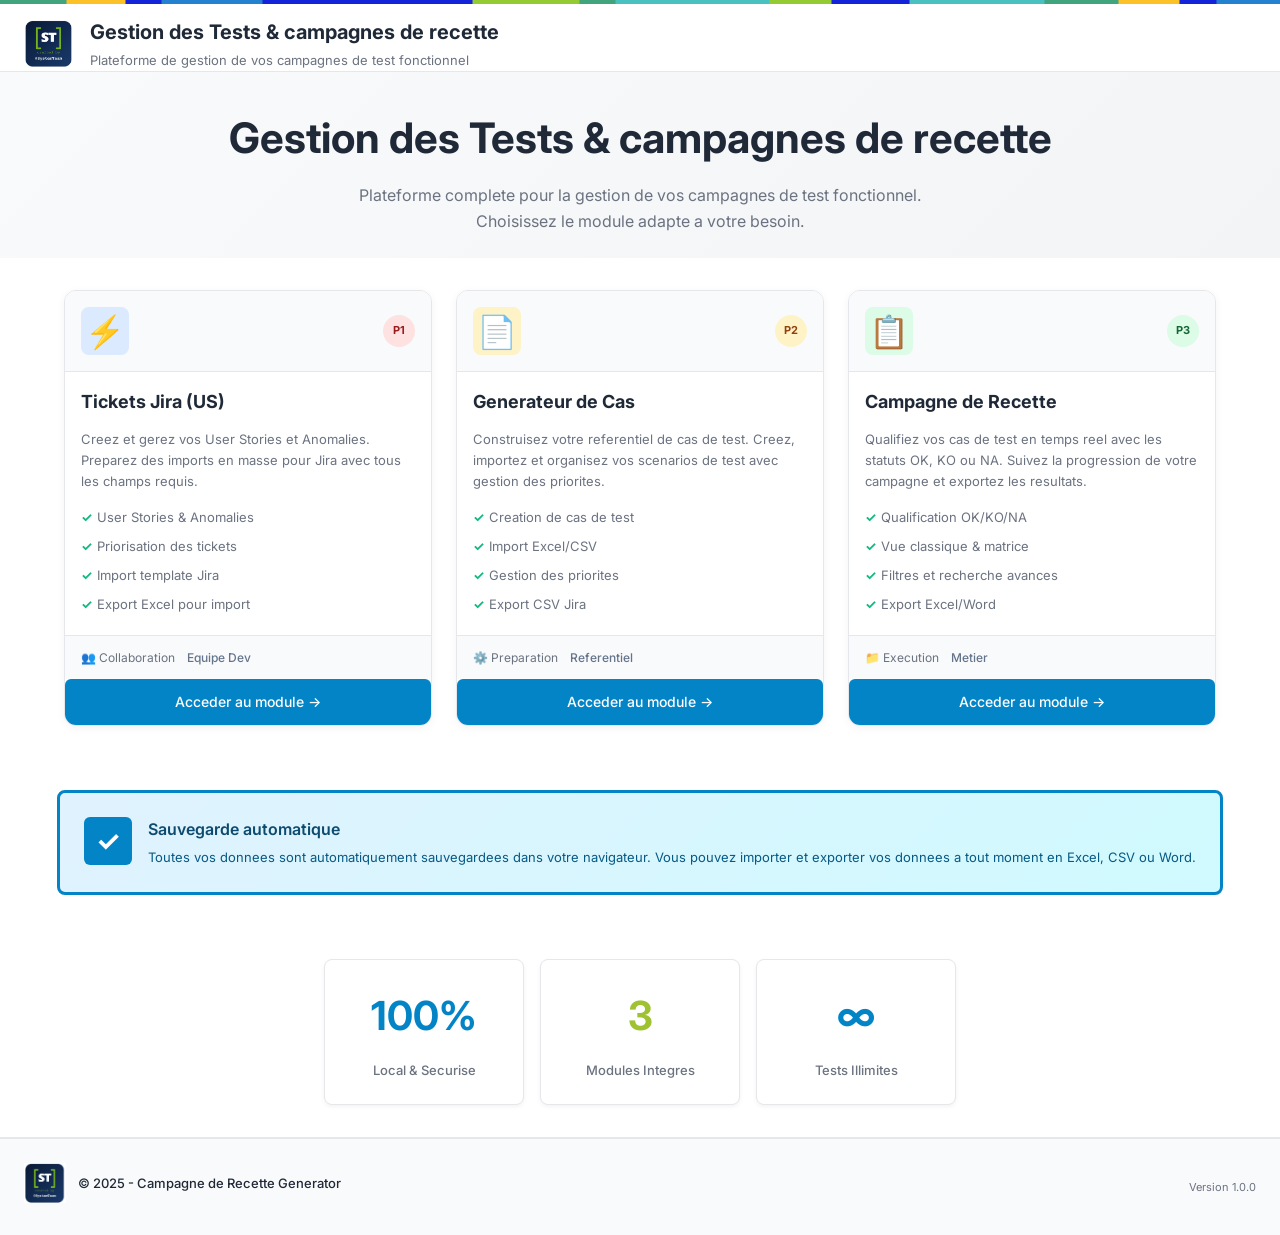
==== index.html @ a1528e09 "first commit" ====
﻿<!doctype html>
<html lang="fr">
<head>
  <meta charset="utf-8">
  <meta name="viewport" content="width=device-width, initial-scale=1">
  <title>Gestion des Tests &amp; campagnes de recette</title>
  <link rel="preconnect" href="https://fonts.googleapis.com">
  <link rel="preconnect" href="https://fonts.gstatic.com" crossorigin>
  <link href="https://fonts.googleapis.com/css2?family=Inter:wght@300;400;500;600;700&display=swap" rel="stylesheet">
  

  <link rel="stylesheet" href="css/base.css">
  <link rel="stylesheet" href="css/header.css">
  <link rel="stylesheet" href="css/footer.css">
  <link rel="stylesheet" href="css/styles.css">
  <script src="js/navbar.js"></script>
</head>
<body class="index-page">

  <script>
    document.addEventListener('DOMContentLoaded', function() {
      loadHeader({
        title: 'Gestion des Tests & campagnes de recette',
        subtitle: 'Plateforme de gestion de vos campagnes de test fonctionnel'
      });
    });
  </script>

  <!-- Hero -->
  <section class="hero">
    <h1>Gestion des Tests &amp; campagnes de recette</h1>
    <p>Plateforme complete pour la gestion de vos campagnes de test fonctionnel.<br>Choisissez le module adapte a votre besoin.</p>
  </section>

  <!-- Module cards -->
  <div class="modules">

    <!-- P1 : Tickets Jira -->
    <div class="module-card">
      <div class="module-card-header">
        <div class="module-icon icon-blue">⚡</div>
        <span class="priority-badge badge-p1">P1</span>
      </div>
      <div class="module-card-body">
        <h2>Tickets Jira (US)</h2>
        <p>Creez et gerez vos User Stories et Anomalies. Preparez des imports en masse pour Jira avec tous les champs requis.</p>
        <ul class="feature-list">
          <li>User Stories &amp; Anomalies</li>
          <li>Priorisation des tickets</li>
          <li>Import template Jira</li>
          <li>Export Excel pour import</li>
        </ul>
      </div>
      <div class="module-card-footer">
        <span class="footer-category">👥 Collaboration</span>
        <span class="footer-role">Equipe Dev</span>
      </div>
      <a class="module-btn" href="jira-ticket-generator.html">Acceder au module →</a>
    </div>

    <!-- P2 : Generateur de cas de test -->
    <div class="module-card">
      <div class="module-card-header">
        <div class="module-icon icon-amber">📄</div>
        <span class="priority-badge badge-p2">P2</span>
      </div>
      <div class="module-card-body">
        <h2>Generateur de Cas</h2>
        <p>Construisez votre referentiel de cas de test. Creez, importez et organisez vos scenarios de test avec gestion des priorites.</p>
        <ul class="feature-list">
          <li>Creation de cas de test</li>
          <li>Import Excel/CSV</li>
          <li>Gestion des priorites</li>
          <li>Export CSV Jira</li>
        </ul>
      </div>
      <div class="module-card-footer">
        <span class="footer-category">⚙️ Preparation</span>
        <span class="footer-role">Referentiel</span>
      </div>
      <a class="module-btn" href="generateur-cahier-recette.html">Acceder au module →</a>
    </div>

    <!-- P3 : Campagne de Recette -->
    <div class="module-card">
      <div class="module-card-header">
        <div class="module-icon icon-green">📋</div>
        <span class="priority-badge badge-p3">P3</span>
      </div>
      <div class="module-card-body">
        <h2>Campagne de Recette</h2>
        <p>Qualifiez vos cas de test en temps reel avec les statuts OK, KO ou NA. Suivez la progression de votre campagne et exportez les resultats.</p>
        <ul class="feature-list">
          <li>Qualification OK/KO/NA</li>
          <li>Vue classique &amp; matrice</li>
          <li>Filtres et recherche avances</li>
          <li>Export Excel/Word</li>
        </ul>
      </div>
      <div class="module-card-footer">
        <span class="footer-category">📁 Execution</span>
        <span class="footer-role">Metier</span>
      </div>
      <a class="module-btn" href="cahier-recette.html">Acceder au module →</a>
    </div>

  </div>

  <!-- Info banner -->
  <div class="info-banner">
    <div class="info-banner-inner">
      <div class="info-icon">✓</div>
      <div>
        <h3>Sauvegarde automatique</h3>
        <p>Toutes vos donnees sont automatiquement sauvegardees dans votre navigateur. Vous pouvez importer et exporter vos donnees a tout moment en Excel, CSV ou Word.</p>
      </div>
    </div>
  </div>

  <!-- Stats -->
  <div class="stats-row">
    <div class="stat-box">
      <div class="stat-value">100%</div>
      <div class="stat-label">Local &amp; Securise</div>
    </div>
    <div class="stat-box">
      <div class="stat-value">3</div>
      <div class="stat-label">Modules Integres</div>
    </div>
    <div class="stat-box">
      <div class="stat-value">∞</div>
      <div class="stat-label">Tests Illimites</div>
    </div>
  </div>

</body>
</html>
---- css/base.css ----
/* ============================================ */
/* BASE.CSS - GLOBAL VARIABLES & RESETS */
/* Used on all pages */
/* ============================================ */

:root {
  --color-primary: #0284c7;
  --color-primary-light: #e0f2fe;
  --color-primary-dark: #0369a1;
  --color-secondary: #64748b;
  --color-text: #1f2937;
  --color-text-light: #6b7280;
  --color-text-muted: #9ca3af;
  --color-border: #e5e7eb;
  --color-border-light: #f3f4f6;
  --color-bg: #ffffff;
  --color-bg-light: #f9fafb;
  --color-success: #10b981;
  --color-warning: #f59e0b;
  --color-danger: #ef4444;
  --color-info: #3b82f6;
  --color-gray: #6b7280;
  
  --font-family: 'Inter', -apple-system, BlinkMacSystemFont, 'Segoe UI', sans-serif;
  --font-weight-light: 300;
  --font-weight-normal: 400;
  --font-weight-medium: 500;
  --font-weight-semibold: 600;
  --font-weight-bold: 700;
  
  --spacing-xs: 4px;
  --spacing-sm: 8px;
  --spacing-md: 12px;
  --spacing-lg: 16px;
  --spacing-xl: 20px;
  --spacing-2xl: 24px;
  --spacing-3xl: 32px;
  --spacing-4xl: 48px;
}

* {
  margin: 0;
  padding: 0;
  box-sizing: border-box;
}

html {
  scroll-behavior: smooth;
}

body {
  font-family: var(--font-family);
  font-size: 14px;
  line-height: 1.6;
  color: var(--color-text);
  background: var(--color-bg);
}

h1, h2, h3, h4, h5, h6 { margin: 0; }
p { margin: 0; }

.small {
  font-size: 13px;
  color: var(--color-text-light);
}
---- css/header.css ----
/* ============================================ */
/* HEADER.CSS - SHARED HEADER & NAVBAR */
/* Used on all pages (requires base.css first) */
/* ============================================ */

/* ============================================ */
/* HEADER & TOPBAR */
/* ============================================ */

.topbar {
  background: linear-gradient(90deg, #0369a1 0%, #0284c7 100%);
  padding: var(--spacing-lg) var(--spacing-2xl);
  display: flex;
  align-items: center;
  justify-content: space-between;
  box-shadow: 0 2px 8px rgba(0, 0, 0, 0.1);
}

.topbar-content {
  flex: 1;
}

.topbar-title {
  color: white;
  font-size: 20px;
  font-weight: var(--font-weight-bold);
  margin-bottom: 4px;
}

.topbar-subtitle {
  color: rgba(255, 255, 255, 0.9);
  font-size: 13px;
}

.topbar-logo {
  width: 50px;
  height: 50px;
  margin-left: var(--spacing-lg);
}

.topbar-logo img {
  width: 100%;
  height: 100%;
  object-fit: contain;
}

/* ============================================ */
/* NAVBAR */
/* ============================================ */

.navbar {
  background: white;
  padding: var(--spacing-md) var(--spacing-2xl);
  border-bottom: 1px solid var(--color-border);
  display: flex;
  gap: var(--spacing-2xl);
}

.navbar-links {
  display: flex;
  gap: var(--spacing-2xl);
  list-style: none;
}

.navbar-link {
  text-decoration: none;
  color: var(--color-text);
  font-size: 14px;
  font-weight: var(--font-weight-medium);
  padding: var(--spacing-sm) var(--spacing-md);
  border-radius: 6px;
  transition: all 0.2s;
}

.navbar-link:hover,
.navbar-link.active {
  background: var(--color-primary-light);
  color: var(--color-primary-dark);
}

/* ============================================ */
/* PAGE NAVBAR (generated by navbar.js) */
/* ============================================ */

.page-topbar {
  background: url('../img/separatorenedis.png') repeat-x center;
  background-size: auto 100%;
  height: 4px;
  position: fixed;
  top: 0;
  left: 0;
  right: 0;
  z-index: 999;
}

.page-navbar {
  background: white;
  border-bottom: 1px solid var(--color-border);
  padding: var(--spacing-lg) var(--spacing-2xl) 0;
  display: flex;
  flex-direction: column;
  gap: var(--spacing-md);
  box-shadow: 0 2px 4px rgba(0, 0, 0, 0.05);
}

.page-navbar-top {
  display: flex;
  align-items: center;
  gap: var(--spacing-lg);
}

.page-navbar-avatar {
  width: 50px;
  height: 50px;
  object-fit: contain;
}

.page-navbar-text {
  display: flex;
  flex-direction: column;
  gap: 2px;
}

.page-navbar-title {
  font-size: 20px;
  font-weight: var(--font-weight-bold);
  color: var(--color-text);
  display: block;
}

.page-navbar-sub {
  font-size: 13px;
  color: var(--color-text-light);
  display: block;
}

.page-navbar-tabs {
  display: flex;
  gap: 0;
  border-top: 1px solid var(--color-border-light);
  margin-top: var(--spacing-xs);
}

.page-nav-link {
  text-decoration: none;
  color: var(--color-text-light);
  font-size: 13px;
  font-weight: var(--font-weight-medium);
  padding: var(--spacing-sm) var(--spacing-lg);
  border-radius: 4px 4px 0 0;
  transition: all 0.2s;
  border-bottom: 3px solid transparent;
  margin-bottom: -1px;
  display: inline-block;
}

.page-nav-link:hover {
  color: var(--color-text);
  background: var(--color-bg-light);
}

.page-nav-link.home {
  color: var(--color-primary);
  background: #eff8ff;
  border-bottom-color: var(--color-primary);
  font-weight: var(--font-weight-semibold);
}

/* ============================================ */
/* LAYOUT */
/* ============================================ */

.wrap {
  max-width: 1400px;
  margin: 0 auto;
  padding: var(--spacing-lg);
  display: flex;
  flex-direction: column;
  gap: var(--spacing-lg);
}

/* ============================================ */
/* RESPONSIVE */
/* ============================================ */

@media (max-width: 768px) {
  .topbar {
    flex-direction: column;
    gap: var(--spacing-md);
  }

  .navbar {
    flex-wrap: wrap;
  }

  .wrap {
    padding: var(--spacing-md);
  }
}

@media (max-width: 480px) {
  .topbar-title {
    font-size: 18px;
  }

  .topbar-subtitle {
    font-size: 12px;
  }

  .navbar-links {
    gap: var(--spacing-lg);
  }
}
---- css/footer.css ----
/* ============================================ */
/* FOOTER.CSS - SHARED FOOTER */
/* Used on all pages */
/* ============================================ */

.site-footer {
  background: var(--color-bg-light);
  border-top: 2px solid var(--color-border);
  padding: var(--spacing-2xl);
  margin-top: auto;
  display: flex;
  flex-direction: row;
  justify-content: space-between;
  align-items: center;
  gap: var(--spacing-lg);
}

.footer-content {
  max-width: 1400px;
  margin: 0 auto;
  display: flex;
  justify-content: space-between;
  align-items: center;
  gap: var(--spacing-2xl);
}

.footer-logo {
  height: 40px;
}

.footer-logo img {
  height: 100%;
  object-fit: contain;
}

.footer-text {
  font-size: 12px;
  color: var(--color-text-light);
}

/* ============================================ */
/* FOOTER (generated by navbar.js) */
/* ============================================ */

.logo-row {
  display: flex;
  align-items: center;
  gap: var(--spacing-md);
  margin-bottom: var(--spacing-sm);
}

.logo-row img {
  height: 40px;
  object-fit: contain;
}

.logo-row span {
  font-size: 13px;
  color: var(--color-text);
  font-weight: var(--font-weight-medium);
}

.site-footer > span {
  font-size: 11px;
  color: var(--color-text-light);
}

/* ============================================ */
/* RESPONSIVE */
/* ============================================ */

@media (max-width: 768px) {
  .footer-content {
    flex-direction: column;
    text-align: center;
    gap: var(--spacing-lg);
  }

  .footer-logo {
    height: 32px;
  }
}
---- css/styles.css ----
﻿/* ============================================ */
/* STYLES.CSS */
/* ============================================ */

/* ============================================ */
/* 1. LAYOUT */
/* ============================================ */

.wrap {
  max-width: 1400px;
  margin: 0 auto;
  padding: var(--spacing-lg);
  display: flex;
  flex-direction: column;
  gap: var(--spacing-lg);
}

/* ============================================ */
/* 2. INDEX PAGE - HERO & MODULES */
/* ============================================ */

/* INFO BANNER */
.info-banner {
  background: linear-gradient(135deg, #e0f2fe 0%, #cffafe 100%);
  border: 3px solid #0284c7;
  border-radius: 8px;
  padding: var(--spacing-2xl);
  margin: var(--spacing-3xl) var(--spacing-2xl);
  max-width: 1200px;
  margin-left: auto;
  margin-right: auto;
}

.info-banner-inner {
  display: flex;
  gap: var(--spacing-lg);
  align-items: flex-start;
}

.info-icon {
  flex-shrink: 0;
  width: 48px;
  height: 48px;
  background: #0284c7;
  color: white;
  border-radius: 6px;
  display: flex;
  align-items: center;
  justify-content: center;
  font-size: 28px;
  font-weight: bold;
}

.info-banner h3 {
  margin: 0 0 var(--spacing-xs) 0;
  font-size: 16px;
  color: #0c4a6e;
  font-weight: var(--font-weight-semibold);
}

.info-banner p {
  margin: 0;
  font-size: 13px;
  color: #075985;
}

/* STATS ROW */
.stats-row {
  display: grid;
  grid-template-columns: repeat(auto-fit, minmax(200px, 1fr));
  gap: var(--spacing-lg);
  margin: var(--spacing-3xl) var(--spacing-2xl);
  padding: 0;
  max-width: 1200px;
  margin-left: auto;
  margin-right: auto;
}

.stat-box {
  background: white;
  border: 1px solid var(--color-border);
  border-radius: 8px;
  padding: var(--spacing-2xl);
  text-align: center;
  box-shadow: 0 2px 4px rgba(0, 0, 0, 0.05);
  transition: all 0.2s;
}

.stat-box:hover {
  box-shadow: 0 4px 12px rgba(0, 0, 0, 0.08);
  transform: translateY(-1px);
}

.stat-box:nth-child(2) .stat-value {
  color: #9fc232;
}

.stat-value {
  font-size: 40px;
  font-weight: var(--font-weight-bold);
  color: #0284c7;
  margin-bottom: var(--spacing-md);
}

.stat-label {
  font-size: 13px;
  color: var(--color-text-light);
  font-weight: var(--font-weight-medium);
}

body.index-page {
  display: flex;
  flex-direction: column;
  min-height: 100vh;
}

.hero {
  background: linear-gradient(135deg, #f9fafb 0%, #f3f4f6 100%);
  padding: var(--spacing-3xl) var(--spacing-2xl) var(--spacing-2xl);
  text-align: center;
  margin-bottom: var(--spacing-3xl);
}

.hero h1 {
  font-size: 42px;
  font-weight: var(--font-weight-bold);
  margin-bottom: var(--spacing-md);
}

.hero p {
  font-size: 16px;
  color: var(--color-text-light);
  max-width: 600px;
  margin: 0 auto;
}

.modules {
  display: grid;
  grid-template-columns: repeat(auto-fit, minmax(340px, 1fr));
  gap: var(--spacing-2xl);
  padding: 0 var(--spacing-2xl) var(--spacing-3xl);
  max-width: 1200px;
  margin: 0 auto;
}

.module-card {
  background: white;
  border: 1px solid var(--color-border);
  border-radius: 12px;
  overflow: hidden;
  display: flex;
  flex-direction: column;
  transition: all 0.3s;
  box-shadow: 0 2px 8px rgba(0, 0, 0, 0.05);
}

.module-card:hover {
  box-shadow: 0 8px 16px rgba(0, 0, 0, 0.1);
  transform: translateY(-2px);
}

.module-card-header {
  background: var(--color-bg-light);
  padding: var(--spacing-lg);
  display: flex;
  align-items: center;
  justify-content: space-between;
  border-bottom: 1px solid var(--color-border);
}

.module-icon {
  font-size: 32px;
  width: 48px;
  height: 48px;
  display: flex;
  align-items: center;
  justify-content: center;
  border-radius: 8px;
}

.module-icon.icon-blue { background: #dbeafe; }
.module-icon.icon-amber { background: #fef3c7; }
.module-icon.icon-green { background: #dcfce7; }

.module-card-body {
  padding: var(--spacing-lg);
  flex: 1;
}

.module-card-body h2 {
  font-size: 18px;
  margin-bottom: var(--spacing-md);
}

.module-card-body p {
  font-size: 13px;
  color: var(--color-text-light);
  margin-bottom: var(--spacing-md);
}

.feature-list {
  list-style: none;
  font-size: 13px;
}

.feature-list li {
  padding: var(--spacing-xs) 0 var(--spacing-xs) var(--spacing-lg);
  position: relative;
  color: var(--color-text-light);
}

.feature-list li:before {
  content: "✓";
  position: absolute;
  left: 0;
  color: var(--color-success);
  font-weight: bold;
}

.module-card-footer {
  padding: var(--spacing-md) var(--spacing-lg);
  border-top: 1px solid var(--color-border);
  display: flex;
  gap: var(--spacing-md);
  font-size: 12px;
  background: var(--color-bg-light);
}

.footer-category { color: var(--color-text-light); }
.footer-role { color: var(--color-secondary); font-weight: var(--font-weight-medium); }

.module-btn {
  display: block;
  padding: var(--spacing-md) var(--spacing-lg);
  background: #0284c7;
  color: white;
  text-align: center;
  text-decoration: none;
  font-size: 14px;
  font-weight: var(--font-weight-medium);
  border-radius: 6px;
  transition: background 0.2s;
}

.module-btn:hover { background: #0369a1; }

.priority-badge {
  display: inline-flex;
  align-items: center;
  justify-content: center;
  font-size: 11px;
  font-weight: var(--font-weight-bold);
  border-radius: 999px;
  width: 32px;
  height: 32px;
  text-transform: uppercase;
}

.badge-p1 { background: #fee2e2; color: #991b1b; }
.badge-p2 { background: #fef3c7; color: #92400e; }
.badge-p3 { background: #dcfce7; color: #166534; }

/* ============================================ */
/* 3. JT COMPONENTS - HEADERS & STATS */
/* ============================================ */

.jt-header {
  display: flex;
  justify-content: space-between;
  align-items: flex-start;
  gap: var(--spacing-2xl);
  margin-bottom: var(--spacing-xl);
}

.jt-title {
  font-size: 28px;
  font-weight: var(--font-weight-bold);
  margin-bottom: var(--spacing-sm);
}

.jt-subtitle {
  font-size: 14px;
  color: var(--color-text-light);
}

.jt-subtitle-accent {
  color: var(--color-primary);
  font-weight: var(--font-weight-semibold);
}

.jt-header-actions {
  display: flex;
  gap: var(--spacing-md);
  flex-wrap: wrap;
  justify-content: flex-end;
}

.jt-stats {
  display: grid;
  grid-template-columns: repeat(auto-fit, minmax(200px, 1fr));
  gap: var(--spacing-lg);
  margin-bottom: var(--spacing-xl);
}

.jt-stats--5 { grid-template-columns: repeat(5, 1fr); }

.jt-stat {
  padding: var(--spacing-lg);
  border-radius: 8px;
  border: 1px solid var(--color-border);
}

.jt-stat-blue { background: #eff6ff; border-color: #bfdbfe; }
.jt-stat-green { background: #f0fdf4; border-color: #86efac; }
.jt-stat-red { background: #fef2f2; border-color: #fca5a5; }
.jt-stat-gray { background: #f9fafb; border-color: #e5e7eb; }

.jt-stat-label {
  font-size: 12px;
  font-weight: var(--font-weight-bold);
  color: var(--color-text-light);
  text-transform: uppercase;
  letter-spacing: 0.05em;
  margin-bottom: var(--spacing-sm);
}

.jt-stat-value {
  font-size: 28px;
  font-weight: var(--font-weight-bold);
}

/* ============================================ */
/* 4. JT CONFIGURATION BARS */
/* ============================================ */

.jt-config {
  background: white;
  border: 1px solid var(--color-border);
  border-radius: 8px;
  padding: var(--spacing-lg);
  margin-bottom: var(--spacing-xl);
}

.jt-config-row {
  display: flex;
  flex-wrap: wrap;
  gap: var(--spacing-lg);
  align-items: flex-end;
}

.jt-config-bar {
  background: white;
  border: 1px solid var(--color-border);
  border-radius: 8px;
  padding: var(--spacing-lg);
  margin-bottom: var(--spacing-xl);
}

.jt-config-fields {
  display: grid;
  grid-template-columns: repeat(auto-fit, minmax(150px, 1fr));
  gap: var(--spacing-md);
  margin-bottom: var(--spacing-lg);
}

.jt-config-field {
  display: flex;
  flex-direction: column;
  gap: var(--spacing-xs);
}

.jt-config-label {
  font-size: 12px;
  font-weight: var(--font-weight-bold);
  color: var(--color-text-light);
  text-transform: uppercase;
  letter-spacing: 0.05em;
}

.jt-config-input,
.jt-config-select,
input[type="text"],
input[type="date"],
select,
textarea {
  border: 1px solid var(--color-border);
  border-radius: 6px;
  padding: var(--spacing-sm) var(--spacing-md);
  font-size: 13px;
  font-family: inherit;
  background: white;
  color: var(--color-text);
}

input:focus, select:focus, textarea:focus {
  outline: none;
  border-color: var(--color-primary);
  box-shadow: 0 0 0 3px rgba(2, 132, 199, 0.15);
}

.jt-config-actions {
  display: flex;
  gap: var(--spacing-md);
  flex-wrap: wrap;
}

.jt-config-search {
  flex: 1;
  min-width: 200px;
}

/* Business accordion (generateur-cahier-recette) */
.biz-accordion {
  background: #ffffff;
  border: 1px solid var(--color-border);
  border-radius: 8px;
  margin-bottom: var(--spacing-xl);
  overflow: hidden;
}

.biz-accordion-title {
  list-style: none;
  cursor: pointer;
  padding: var(--spacing-lg);
  font-size: 20px;
  font-weight: var(--font-weight-semibold);
  color: #0f172a;
  border-bottom: 1px solid transparent;
  display: flex;
  align-items: center;
  gap: var(--spacing-md);
}

.biz-accordion-icon {
  display: inline-flex;
  align-items: center;
  justify-content: center;
  width: 24px;
  height: 24px;
  transition: transform 0.3s ease;
  font-size: 12px;
  font-weight: bold;
  color: var(--color-primary);
}

.biz-accordion[open] .biz-accordion-icon {
  transform: rotate(90deg);
}

.biz-accordion[open] .biz-accordion-title {
  border-bottom-color: var(--color-border);
}

.biz-accordion-title::-webkit-details-marker {
  display: none;
}

.biz-accordion-hint {
  font-size: 14px;
  font-weight: var(--font-weight-normal);
  color: var(--color-text-light);
  margin-left: auto;
}

.biz-accordion-body {
  padding: var(--spacing-lg);
}

.biz-grid {
  display: grid;
  grid-template-columns: repeat(2, minmax(280px, 1fr));
  gap: var(--spacing-lg);
}

.biz-grid label {
  display: flex;
  flex-direction: column;
  gap: var(--spacing-xs);
  font-size: 14px;
  font-weight: var(--font-weight-medium);
  color: #334155;
}

.biz-grid textarea {
  width: 100%;
  min-height: 110px;
  resize: vertical;
  line-height: 1.45;
}

/* ============================================ */
/* 5. BUTTONS */
/* ============================================ */

button {
  cursor: pointer;
  border: none;
  border-radius: 6px;
  font-family: inherit;
  font-size: 13px;
  font-weight: var(--font-weight-medium);
  padding: var(--spacing-sm) var(--spacing-md);
  transition: all 0.2s;
}

.jt-btn-primary {
  background: var(--color-primary);
  color: white;
}

.jt-btn-primary:hover {
  background: var(--color-primary-dark);
}

.btn-primary {
  background: #0284c7;
  color: #ffffff;
}

.btn-primary:hover {
  background: #0369a1;
}

.jt-btn-outline {
  background: white;
  border: 1px solid var(--color-border);
  color: var(--color-text);
}

.jt-btn-outline:hover {
  background: var(--color-bg-light);
}

.jt-btn-ghost {
  background: transparent;
  color: var(--color-text-light);
}

.jt-btn-ghost:hover {
  background: var(--color-bg-light);
  color: var(--color-text);
}

.btn-ok { background: #dcfce7; color: #166534; }
.btn-ko { background: #fee2e2; color: #991b1b; }
.btn-na { background: #f3f4f6; color: #6b7280; }

.btn-ok:hover { background: #bbf7d0; }
.btn-ko:hover { background: #fecaca; }
.btn-na:hover { background: #e5e7eb; }

/* Boutons de qualification (OK/KO/NA) */
.btn-res {
  border: 1px solid transparent;
  transition: transform 0.12s ease, box-shadow 0.12s ease, border-color 0.12s ease, background-color 0.12s ease;
}

.btn-res:focus-visible {
  outline: none;
  box-shadow: 0 0 0 3px rgba(2, 132, 199, 0.25);
}

.btn-res.sel {
  transform: translateY(-1px);
  font-weight: var(--font-weight-bold);
}

.btn-ok.sel {
  background: #86efac;
  border-color: #16a34a;
  box-shadow: inset 0 0 0 1px rgba(22, 163, 74, 0.25);
}

.btn-ko.sel {
  background: #fca5a5;
  border-color: #dc2626;
  box-shadow: inset 0 0 0 1px rgba(220, 38, 38, 0.22);
}

.btn-na.sel {
  background: #d1d5db;
  border-color: #6b7280;
  box-shadow: inset 0 0 0 1px rgba(107, 114, 128, 0.24);
}

/* ============================================ */
/* 6. CARDS */
/* ============================================ */

.card {
  background: white;
  border: 1px solid var(--color-border);
  border-radius: 8px;
  padding: var(--spacing-lg);
  box-shadow: 0 1px 3px rgba(0, 0, 0, 0.05);
}

.card-header {
  display: flex;
  align-items: center;
  gap: var(--spacing-lg);
  padding-bottom: var(--spacing-md);
  border-bottom: 1px solid var(--color-border);
  margin-bottom: var(--spacing-md);
}

.card-id {
  font-weight: var(--font-weight-bold);
  color: var(--color-primary);
}

.card-prio {
  padding: 4px 8px;
  background: #fef3c7;
  border-radius: 4px;
  font-size: 11px;
  font-weight: var(--font-weight-bold);
}

.card-role {
  color: var(--color-text-light);
  font-size: 12px;
  margin-left: auto;
}

.card-section-title {
  font-weight: var(--font-weight-semibold);
  font-size: 13px;
  margin-top: var(--spacing-lg);
  margin-bottom: var(--spacing-md);
}

.step-card {
  background: var(--color-bg-light);
  border: 1px solid var(--color-border-light);
  border-radius: 6px;
  padding: var(--spacing-md);
  margin-bottom: var(--spacing-md);
}

.step-card-body {
  font-size: 13px;
  line-height: 1.5;
}

.builder-row {
  display: flex;
  flex-direction: column;
  gap: var(--spacing-md);
}

/* ============================================ */
/* 7. IMAGES & GALLERY */
/* ============================================ */

.step-paste-large {
  border: 2px dashed var(--color-border);
  border-radius: 8px;
  padding: var(--spacing-2xl);
  text-align: center;
  cursor: pointer;
  background: var(--color-bg-light);
  min-height: 100px;
  display: flex;
  flex-direction: column;
  align-items: center;
  justify-content: center;
  transition: all 0.2s;
}

.step-paste-large:hover {
  border-color: var(--color-primary);
  background: #f0fdf4;
}

.step-paste-icon {
  font-size: 32px;
  margin-bottom: var(--spacing-md);
}

.expected-gallery, .step-gallery {
  display: grid;
  grid-template-columns: repeat(auto-fill, minmax(100px, 1fr));
  gap: var(--spacing-md);
  margin: var(--spacing-md) 0;
}

.expected-thumb, .step-thumb {
  aspect-ratio: 1;
  border: 1px solid var(--color-border);
  border-radius: 6px;
  overflow: hidden;
  background: var(--color-bg-light);
}

.expected-thumb img, .step-thumb img {
  width: 100%;
  height: 100%;
  object-fit: cover;
}

.step-capture-preview {
  max-width: 100%;
  max-height: 400px;
  border-radius: 6px;
  margin: var(--spacing-md) 0;
  box-shadow: 0 2px 8px rgba(0, 0, 0, 0.1);
}

/* ============================================ */
/* 8. TABLES & MATRIX */
/* ============================================ */

.matrix-wrap {
  overflow-x: auto;
  border: 1px solid var(--color-border);
  border-radius: 8px;
}

.matrix-table {
  width: 100%;
  border-collapse: collapse;
  background: white;
}

.matrix-table th, .matrix-table td {
  border: 1px solid var(--color-border);
  padding: var(--spacing-md);
  text-align: left;
}

.matrix-table th {
  background: var(--color-bg-light);
  font-weight: var(--font-weight-bold);
  font-size: 12px;
  text-transform: uppercase;
  letter-spacing: 0.05em;
}

.matrix-table tr:hover {
  background: #fafafa;
}

/* ============================================ */
/* 9. MODALS */
/* ============================================ */

dialog {
  border: 1px solid var(--color-border);
  border-radius: 8px;
  box-shadow: 0 10px 25px rgba(0, 0, 0, 0.15);
  max-width: 600px;
  width: 90vw;
  max-height: 85vh;
  padding: 0;
  position: fixed;
  inset: 0;
  margin: auto;
  display: none;
}

dialog[open] {
  display: block;
}

dialog::backdrop {
  background: rgba(0, 0, 0, 0.5);
}

.modal-card {
  flex-direction: column;
}

dialog.modal-card[open] {
  display: flex;
}

.modal-header {
  display: flex;
  justify-content: space-between;
  align-items: center;
  padding: var(--spacing-lg);
  border-bottom: 1px solid var(--color-border);
}

.modal-header h2 {
  font-size: 18px;
  margin: 0;
}

.modal-close {
  background: none;
  border: none;
  font-size: 24px;
  color: var(--color-text-light);
  cursor: pointer;
  padding: 0;
  width: 32px;
  height: 32px;
}

.modal-close:hover {
  color: var(--color-text);
}

.modal-body {
  padding: var(--spacing-lg);
  flex: 1;
  overflow-y: auto;
  max-height: calc(100vh - 200px);
}

.modal-body .section-title {
  margin-top: 0;
  margin-bottom: var(--spacing-md);
  font-size: 13px;
  font-weight: var(--font-weight-bold);
  color: var(--color-text);
  text-transform: uppercase;
  letter-spacing: 0.5px;
}

.modal-body .small {
  display: block;
  font-size: 15px;
  color: var(--color-text);
  line-height: 1.6;
  margin-bottom: var(--spacing-md);
}

.modal-body .small--mb {
  margin-bottom: var(--spacing-lg);
}

.modal-footer,
.modal-actions {
  display: flex;
  align-items: center;
  justify-content: flex-end;
  gap: var(--spacing-sm);
  padding: var(--spacing-md) var(--spacing-lg);
  border-top: 1px solid var(--color-border);
  background: #fcfcfd;
}

.modal-hint-list {
  margin-top: var(--spacing-lg);
  padding-left: 20px;
  color: var(--color-text);
  font-size: 14px;
  line-height: 1.5;
}

.modal-hint-list li {
  margin-bottom: var(--spacing-sm);
}

.modal-hint-list code {
  background: #f3f4f6;
  border: 1px solid #e5e7eb;
  border-radius: 4px;
  padding: 1px 6px;
  font-size: 12px;
}

.import-format-table {
  width: 100%;
  border-collapse: collapse;
  font-size: 12px;
}

.import-format-table th, .import-format-table td {
  border: 1px solid var(--color-border);
  padding: var(--spacing-md);
  text-align: left;
}

.import-format-table th {
  background: var(--color-bg-light);
  font-weight: var(--font-weight-bold);
}

.table-scroll {
  overflow-x: auto;
}

/* Generator import guide modal content */
#excelGuideModal .section-title {
  font-size: 18px;
  font-weight: var(--font-weight-semibold);
  color: #0f172a;
  margin-bottom: var(--spacing-sm);
}

#excelGuideModal .section-title--notop {
  margin-top: 0;
}

#excelGuideModal .small {
  font-size: 14px;
  color: #475569;
  line-height: 1.55;
}

#excelGuideModal .small--mb {
  margin-bottom: var(--spacing-lg);
}

#excelGuideModal .excel-columns-preview {
  display: grid;
  gap: var(--spacing-sm);
}

#excelGuideModal .excel-col-item {
  display: flex;
  flex-direction: column;
  gap: 2px;
  padding: 10px 12px;
  border: 1px solid var(--color-border);
  border-radius: 8px;
  background: #f8fafc;
}

#excelGuideModal .excel-col-name {
  font-size: 14px;
  font-weight: var(--font-weight-semibold);
  color: #0f172a;
}

#excelGuideModal .excel-col-desc {
  font-size: 12px;
  color: #64748b;
  line-height: 1.45;
}

#excelGuideModal .excel-col-required {
  border-left: 4px solid #0ea5e9;
}

#excelGuideModal .excel-col-optional {
  border-left: 4px solid #94a3b8;
}

/* Meme style pour la modal d import dans cahier-recette */
#importGuideModal .excel-columns-preview {
  display: grid;
  gap: var(--spacing-sm);
}

#importGuideModal .excel-col-item {
  display: flex;
  flex-direction: column;
  gap: 2px;
  padding: 10px 12px;
  border: 1px solid var(--color-border);
  border-radius: 8px;
  background: #f8fafc;
}

#importGuideModal .excel-col-name {
  font-size: 14px;
  font-weight: var(--font-weight-semibold);
  color: #0f172a;
}

#importGuideModal .excel-col-desc {
  font-size: 12px;
  color: #64748b;
  line-height: 1.45;
}

/* ============================================ */
/* 11. ETAPES AVEC IMAGES */
/* ============================================ */

.steps-with-images {
  display: flex;
  flex-direction: column;
  gap: var(--spacing-lg);
  margin-top: var(--spacing-md);
}

.step-entry {
  display: flex;
  gap: var(--spacing-md);
  align-items: flex-start;
}

.step-number {
  flex-shrink: 0;
  width: 32px;
  height: 32px;
  background: var(--color-primary);
  color: white;
  border-radius: 50%;
  display: flex;
  align-items: center;
  justify-content: center;
  font-weight: var(--font-weight-bold);
  font-size: 14px;
  margin-top: 2px;
}

.step-details {
  flex: 1;
  display: flex;
  flex-direction: column;
  gap: var(--spacing-md);
}

.step-text {
  font-size: 15px;
  line-height: 1.6;
  color: var(--color-text);
}

.step-image-thumb {
  max-width: 100%;
  max-height: 300px;
  border: 1px solid var(--color-border);
  border-radius: 8px;
  object-fit: contain;
  background: var(--color-bg-light);
}

/* Preview des etapes dans le generateur */
.steps-preview-container {
  background: var(--color-bg-light);
  border: 1px solid var(--color-border);
  border-radius: 8px;
  padding: var(--spacing-lg);
  margin: var(--spacing-md) 0;
}

.steps-preview-label {
  font-size: 12px;
  font-weight: var(--font-weight-bold);
  color: var(--color-text-light);
  text-transform: uppercase;
  letter-spacing: 0.5px;
  margin-bottom: var(--spacing-md);
}

.steps-preview-content {
  background: white;
  border-radius: 6px;
  padding: var(--spacing-md);
}

/* ============================================ */
/* Gestionnaire d'étapes individuelles */
/* ============================================ */

.steps-editor {
  background: var(--color-bg-light);
  border: 1px solid var(--color-border);
  border-radius: 8px;
  padding: var(--spacing-lg);
  margin: var(--spacing-md) 0;
}

.steps-editor-title {
  font-size: 13px;
  font-weight: var(--font-weight-bold);
  color: var(--color-text);
  text-transform: uppercase;
  letter-spacing: 0.5px;
  margin-bottom: var(--spacing-lg);
}

.steps-list {
  display: flex;
  flex-direction: column;
  gap: var(--spacing-lg);
  margin-bottom: var(--spacing-lg);
}

.step-card {
  background: white;
  border: 1px solid var(--color-border);
  border-radius: 8px;
  padding: var(--spacing-md);
  display: flex;
  flex-direction: column;
  gap: var(--spacing-md);
}

.step-card-header {
  display: flex;
  align-items: center;
  gap: var(--spacing-md);
}

.step-card-number {
  flex-shrink: 0;
  width: 36px;
  height: 36px;
  background: var(--color-primary);
  color: white;
  border-radius: 50%;
  display: flex;
  align-items: center;
  justify-content: center;
  font-weight: var(--font-weight-bold);
  font-size: 16px;
}

.step-card-title {
  font-size: 14px;
  font-weight: var(--font-weight-semibold);
  color: var(--color-text);
}

.step-delete-btn {
  margin-left: auto;
  background: none;
  border: none;
  color: #ef4444;
  cursor: pointer;
  font-size: 16px;
  padding: 0;
  min-width: auto;
  width: 32px;
  height: 32px;
  display: flex;
  align-items: center;
  justify-content: center;
}

.step-delete-btn:hover {
  background: #fee2e2;
  border-radius: 4px;
}

.step-card-text {
  width: 100%;
  min-height: 100px;
  padding: var(--spacing-md);
  border: 1px solid var(--color-border);
  border-radius: 6px;
  font-family: var(--font-family);
  font-size: 14px;
  resize: vertical;
}

.step-card-image-zone {
  display: flex;
  flex-direction: column;
  gap: var(--spacing-md);
}

.step-card-image-label {
  font-size: 12px;
  color: var(--color-text-light);
  font-weight: var(--font-weight-semibold);
}

.step-card-image-drop {
  border: 2px dashed var(--color-border);
  border-radius: 8px;
  padding: var(--spacing-2xl);
  background: var(--color-bg-light);
  cursor: pointer;
  display: flex;
  flex-direction: column;
  align-items: center;
  gap: var(--spacing-md);
  transition: all 0.2s ease;
}

.step-card-image-drop:hover {
  border-color: var(--color-primary);
  background: var(--color-primary-light);
}

.step-card-image-drop:focus {
  border-color: var(--color-primary);
  background: var(--color-primary-light);
  box-shadow: 0 0 0 3px rgba(2, 132, 199, 0.2);
}

.step-card-image-icon {
  font-size: 32px;
}

.step-card-image-text {
  font-size: 13px;
  color: var(--color-text-light);
  text-align: center;
}

.step-card-image-preview {
  max-width: 100%;
  max-height: 300px;
  border-radius: 6px;
  border: 1px solid var(--color-border);
  object-fit: contain;
}

.step-card-image-preview-wrap {
  position: relative;
  width: fit-content;
  max-width: 100%;
}

.step-image-remove-btn {
  position: absolute;
  top: 8px;
  right: 8px;
  z-index: 2;
  width: 30px;
  height: 30px;
  min-width: auto;
  padding: 0;
  border: 1px solid #fecaca;
  border-radius: 999px;
  background: rgba(255, 255, 255, 0.95);
  color: #dc2626;
  cursor: pointer;
  display: flex;
  align-items: center;
  justify-content: center;
}

.step-image-remove-btn:hover {
  background: #fef2f2;
  border-color: #fca5a5;
}

.steps-add-btn {
  width: 100%;
  padding: var(--spacing-md);
  border: 2px dashed var(--color-primary);
  border-radius: 8px;
  background: var(--color-primary-light);
  color: var(--color-primary);
  font-weight: var(--font-weight-semibold);
  cursor: pointer;
  transition: all 0.2s ease;
  font-size: 14px;
}

.steps-add-btn:hover {
  background: var(--color-primary);
  color: white;
  transform: translateY(-1px);
}

#importGuideModal .excel-col-required {
  border-left: 4px solid #0ea5e9;
}

#importGuideModal .excel-col-optional {
  border-left: 4px solid #94a3b8;
}

#importGuideModal .section-title {
  margin-top: 0;
  margin-bottom: var(--spacing-md);
  font-size: 13px;
  font-weight: var(--font-weight-bold);
  color: var(--color-text);
  text-transform: uppercase;
  letter-spacing: 0.5px;
}

/* ============================================ */
/* 10. TICKETS (JIRA GENERATOR) */
/* ============================================ */

.jt-builder-list {
  display: flex;
  flex-direction: column;
  gap: var(--spacing-md);
}

.jt-ticket {
  background: white;
  border: 1px solid var(--color-border);
  border-radius: 8px;
  padding: var(--spacing-lg);
  box-shadow: 0 1px 3px rgba(0, 0, 0, 0.05);
}

.jt-ticket-row {
  display: flex;
  gap: var(--spacing-md);
  align-items: flex-start;
  flex-wrap: wrap;
  margin-bottom: var(--spacing-md);
}

.jt-ticket-footer {
  display: flex;
  align-items: center;
  gap: var(--spacing-md);
  padding-top: var(--spacing-md);
  border-top: 1px solid var(--color-border-light);
  flex-wrap: wrap;
}

.jt-field {
  display: flex;
  flex-direction: column;
  gap: var(--spacing-xs);
  min-width: 120px;
}

.jt-field-full { width: 100%; }
.jt-field-grow { flex: 1; }

.jt-field-label {
  font-size: 11px;
  font-weight: var(--font-weight-bold);
  color: var(--color-text-light);
  text-transform: uppercase;
  letter-spacing: 0.05em;
}

.jt-ticket textarea[data-field="description"] {
  min-height: 190px;
  line-height: 1.5;
  resize: vertical;
}

.jt-badge {
  display: inline-flex;
  align-items: center;
  font-size: 11px;
  font-weight: var(--font-weight-bold);
  border-radius: 999px;
  padding: 3px 10px;
  border: 1px solid var(--color-border);
  background: var(--color-bg-light);
  text-transform: uppercase;
  letter-spacing: 0.04em;
}

.jt-badge-us { background: #eff6ff; color: #1d4ed8; border-color: #bfdbfe; }
.jt-badge-ano { background: #fef2f2; color: #dc2626; border-color: #fca5a5; }
.jt-badge-task { background: #f0fdf4; color: #16a34a; border-color: #86efac; }
.jt-badge-haute { background: #fef2f2; color: #dc2626; border-color: #fca5a5; }
.jt-badge-moyenne { background: #fffbeb; color: #b45309; border-color: #fcd34d; }
.jt-badge-basse { background: #f0fdf4; color: #16a34a; border-color: #86efac; }

.jt-delete-btn {
  background: none;
  border: 1px solid #fecaca;
  color: #dc2626;
  border-radius: 6px;
  padding: var(--spacing-xs) var(--spacing-sm);
  cursor: pointer;
  font-size: 14px;
}

.jt-delete-btn:hover {
  background: #fef2f2;
}

.jt-duplicate-btn {
  margin-left: auto;
  background: none;
  border: 1px solid var(--color-border);
  color: var(--color-text-light);
  border-radius: 6px;
  padding: var(--spacing-xs) var(--spacing-sm);
  font-size: 12px;
  cursor: pointer;
}

.jt-duplicate-btn:hover {
  background: var(--color-bg-light);
  color: var(--color-text);
}

/* Styling for improved step display in execution view */
.step-card-number-circle {
  width: 40px;
  height: 40px;
  min-width: 40px;
  background: var(--color-primary);
  color: white;
  border-radius: 50%;
  display: flex;
  align-items: center;
  justify-content: center;
  font-weight: var(--font-weight-bold);
  font-size: 18px;
  margin-top: 4px;
}

.step-card-head {
  display: flex;
  gap: var(--spacing-md);
  align-items: flex-start;
  margin-bottom: var(--spacing-md);
}

.step-card-title-section {
  display: flex;
  flex-direction: column;
  gap: var(--spacing-xs, 6px);
}

.step-card-description {
  font-size: 14px;
  color: var(--color-text);
  line-height: 1.4;
}

/* ============================================ */
/* 8. TEST EXECUTION DISPLAY & DROPZONES */
/* ============================================ */

/* Améliorer la démarcation entre les tests */
.row {
  background: white;
  border: 1px solid var(--color-border);
  border-radius: 8px;
  margin-bottom: var(--spacing-lg);
  padding: 0;
  box-shadow: 0 2px 4px rgba(0, 0, 0, 0.05);
  transition: box-shadow 0.2s ease;
}

.row:hover {
  box-shadow: 0 4px 12px rgba(0, 0, 0, 0.08);
}

.row.ok, .row.ko, .row.na {
  border-left: 4px solid;
}

.row.ok { border-left-color: #10b981; }
.row.ko { border-left-color: #ef4444; }
.row.na { border-left-color: #6b7280; }

/* Ajoute un espace interne confortable dans les cartes de campagne */
.row > .card-header {
  padding: var(--spacing-lg);
  margin: 0;
}

.row > .card-section {
  padding: var(--spacing-lg);
}

.row > .card-section + .card-section {
  border-top: 1px solid var(--color-border-light);
}

.row > .card-section .card-section-title {
  margin-top: 0;
}

/* Zone de dépôt pour résultat attendu */
.expected-media {
  margin-top: var(--spacing-md);
}

.expected-dropzone {
  border: 2px dashed var(--color-border);
  border-radius: 8px;
  padding: var(--spacing-2xl);
  background: var(--color-bg-light);
  cursor: pointer;
  display: flex;
  flex-direction: column;
  align-items: center;
  justify-content: center;
  gap: var(--spacing-md);
  transition: all 0.2s ease;
  min-height: 100px;
  font-size: 14px;
  color: var(--color-text-light);
}

.expected-dropzone:hover {
  border-color: var(--color-primary);
  background: var(--color-primary-light);
  color: var(--color-primary);
}

.expected-dropzone:focus {
  border-color: var(--color-primary);
  background: var(--color-primary-light);
  box-shadow: 0 0 0 3px rgba(2, 132, 199, 0.2);
}

/* Zone de dépôt pour preuve KO */
.proof-paste {
  border: 2px dashed var(--color-border);
  border-radius: 8px;
  padding: var(--spacing-2xl);
  background: var(--color-bg-light);
  cursor: pointer;
  display: flex;
  flex-direction: column;
  align-items: center;
  justify-content: center;
  gap: var(--spacing-md);
  transition: all 0.2s ease;
  min-height: 100px;
  font-size: 14px;
  color: var(--color-text-light);
}

.proof-paste:hover {
  border-color: #ef4444;
  background: #fef2f2;
  color: #ef4444;
}

.proof-paste:focus {
  border-color: #ef4444;
  background: #fef2f2;
  box-shadow: 0 0 0 3px rgba(239, 68, 68, 0.1);
}

/* Style pour expected-actions et proof-actions */
.expected-actions,
.proof-actions {
  margin-top: var(--spacing-md);
}

.expected-actions button,
.proof-actions button {
  margin-right: var(--spacing-sm);
}

/* Galeries d'images */
.expected-gallery,
.proof-preview {
  margin-top: var(--spacing-md);
}

.expected-thumb-card {
  position: relative;
  border-radius: 6px;
  overflow: hidden;
  background: var(--color-bg-light);
  border: 1px solid var(--color-border);
}

.expected-thumb,
.proof-preview {
  width: 100%;
  height: auto;
  max-height: 300px;
  object-fit: contain;
  display: block;
}

.expected-thumb-card button {
  position: absolute;
  bottom: var(--spacing-sm);
  right: var(--spacing-sm);
  padding: var(--spacing-xs) var(--spacing-sm);
  background: rgba(239, 68, 68, 0.9);
  color: white;
  border: none;
  border-radius: 4px;
  cursor: pointer;
  font-size: 12px;
  opacity: 0;
  transition: opacity 0.2s;
}

.expected-thumb-card:hover button {
  opacity: 1;
}

.proof-preview.show {
  display: block;
}

/* ============================================ */
/* 9. COMMENT & PROOF SECTIONS */
/* ============================================ */

.comment-section {
  margin-bottom: var(--spacing-lg);
}

.comment-label {
  display: block;
  font-weight: var(--font-weight-semibold);
  font-size: 13px;
  color: var(--color-text);
  margin-bottom: var(--spacing-sm);
}

.comment {
  width: 100%;
  min-height: 80px;
  padding: var(--spacing-md);
  border: 1px solid var(--color-border);
  border-radius: 6px;
  font-family: var(--font-family);
  font-size: 14px;
  color: var(--color-text);
  background: white;
  resize: vertical;
  transition: border-color 0.2s ease;
}

.comment:focus {
  outline: none;
  border-color: var(--color-primary);
  box-shadow: 0 0 0 3px rgba(2, 132, 199, 0.1);
}

.comment::placeholder {
  color: var(--color-text-light);
}

/* Preuve KO section */
.proof {
  display: none;
  margin-top: var(--spacing-lg);
  padding: var(--spacing-lg);
  background: var(--color-bg-light);
  border: 1px solid var(--color-border);
  border-radius: 8px;
  border-left: 4px solid #ef4444;
}

.proof.show {
  display: block;
  animation: slideDown 0.3s ease;
}

@keyframes slideDown {
  from {
    opacity: 0;
    transform: translateY(-10px);
  }
  to {
    opacity: 1;
    transform: translateY(0);
  }
}

.proof-title {
  font-weight: var(--font-weight-bold);
  font-size: 14px;
  color: #ef4444;
  margin-bottom: var(--spacing-sm);
}

/* ============================================ */
/* 11. RESPONSIVE DESIGN */
/* ============================================ */

@media (max-width: 768px) {
  .jt-header { flex-direction: column; }
  .jt-header-actions { width: 100%; }
  .jt-stats { grid-template-columns: repeat(2, 1fr); }
  .jt-stats--5 { grid-template-columns: repeat(2, 1fr); }
  .modules { grid-template-columns: 1fr; }
  .card-header { flex-direction: column; align-items: flex-start; }
  .card-role { margin-left: 0; }
  .hero h1 { font-size: 32px; }
  .topbar { flex-direction: column; gap: var(--spacing-md); }
  .navbar { flex-wrap: wrap; }
  .jt-config-fields { grid-template-columns: 1fr; }
  .biz-grid { grid-template-columns: 1fr; }
  .expected-gallery, .step-gallery { grid-template-columns: repeat(auto-fill, minmax(80px, 1fr)); }
}

@media (max-width: 480px) {
  .wrap { padding: var(--spacing-md); }
  h1 { font-size: 24px; }
  .jt-title { font-size: 24px; }
  .hero h1 { font-size: 26px; }
  .jt-header-actions { flex-direction: column; }
  .jt-header-actions button { width: 100%; }
  .jt-config-actions { flex-direction: column; }
  .jt-config-actions button, .jt-config-actions input { width: 100%; }
  button { padding: var(--spacing-sm) var(--spacing-md); }
}

/* ============================================ */
/* TEST ROW CARDS */
/* ============================================ */

.test-row-card {
  background: white;
  border: 1px solid var(--color-border);
  border-radius: 8px;
  padding: var(--spacing-lg);
  margin-bottom: var(--spacing-lg);
  box-shadow: 0 1px 3px rgba(0, 0, 0, 0.05);
}

.test-row-header {
  display: flex;
  align-items: center;
  gap: var(--spacing-md);
  margin-bottom: var(--spacing-md);
  padding-bottom: var(--spacing-md);
  border-bottom: 1px solid var(--color-border);
}

.test-row-id {
  font-weight: var(--font-weight-semibold);
  color: var(--color-primary);
  min-width: 80px;
}

.test-row-scenario {
  flex: 1;
  font-size: 15px;
  color: var(--color-text);
}

.test-row-delete {
  background: none;
  border: none;
  cursor: pointer;
  font-size: 18px;
  color: var(--color-text-light);
  transition: color 0.2s ease;
}

.test-row-delete:hover {
  color: #ef4444;
}

.test-row-meta {
  display: grid;
  grid-template-columns: 1fr 1fr;
  gap: var(--spacing-md);
  margin-bottom: var(--spacing-lg);
}

.test-row-field {
  display: flex;
  flex-direction: column;
  gap: var(--spacing-sm);
}

.test-row-field label {
  font-size: 13px;
  font-weight: var(--font-weight-semibold);
  color: var(--color-text-light);
}

.test-row-input,
.test-row-select {
  padding: var(--spacing-sm) var(--spacing-md);
  border: 1px solid var(--color-border);
  border-radius: 6px;
  font-size: 14px;
  font-family: inherit;
}

.test-row-input:focus,
.test-row-select:focus {
  outline: none;
  border-color: var(--color-primary);
  box-shadow: 0 0 0 3px rgba(2, 132, 199, 0.1);
}

.test-row-section {
  margin-bottom: var(--spacing-lg);
}

.test-row-section label {
  display: block;
  font-size: 13px;
  font-weight: var(--font-weight-semibold);
  color: var(--color-text-light);
  margin-bottom: var(--spacing-sm);
}

.test-row-textarea {
  width: 100%;
  min-height: 80px;
  padding: var(--spacing-md);
  border: 1px solid var(--color-border);
  border-radius: 6px;
  font-size: 14px;
  font-family: inherit;
  resize: vertical;
}

.test-row-textarea:focus {
  outline: none;
  border-color: var(--color-primary);
  box-shadow: 0 0 0 3px rgba(2, 132, 199, 0.1);
}

.jt-builder-list {
  display: flex;
  flex-direction: column;
  gap: var(--spacing-lg);
}

/* ============================================ */
/* STEPS DISPLAY (Test Execution View) */
/* ============================================ */

.steps-with-images {
  display: flex;
  flex-direction: column;
  gap: var(--spacing-lg);
  margin: var(--spacing-lg) 0;
}

.step-entry {
  background: var(--color-bg-light);
  border: 1px solid var(--color-border);
  border-radius: 8px;
  padding: var(--spacing-lg);
  display: flex;
  flex-direction: column;
  gap: var(--spacing-md);
}

.step-header {
  display: flex;
  gap: var(--spacing-md);
  align-items: flex-start;
}

.step-number-circle {
  width: 40px;
  height: 40px;
  min-width: 40px;
  background: var(--color-primary);
  color: white;
  border-radius: 50%;
  display: flex;
  align-items: center;
  justify-content: center;
  font-weight: var(--font-weight-bold);
  font-size: 18px;
}

.step-header-content {
  display: flex;
  flex-direction: column;
  gap: var(--spacing-sm);
  flex: 1;
}

.step-title {
  font-weight: var(--font-weight-semibold);
  color: var(--color-text);
  font-size: 15px;
}

.step-text {
  color: var(--color-text);
  font-size: 14px;
  line-height: 1.5;
}

.step-image-container {
  display: flex;
  justify-content: center;
  margin-top: var(--spacing-md);
}

.step-image-thumb {
  max-width: 100%;
  max-height: 400px;
  border-radius: 8px;
  object-fit: contain;
  border: 1px solid var(--color-border);
}

/* ============================================ */
/* END STYLESHEET */
/* ============================================ */
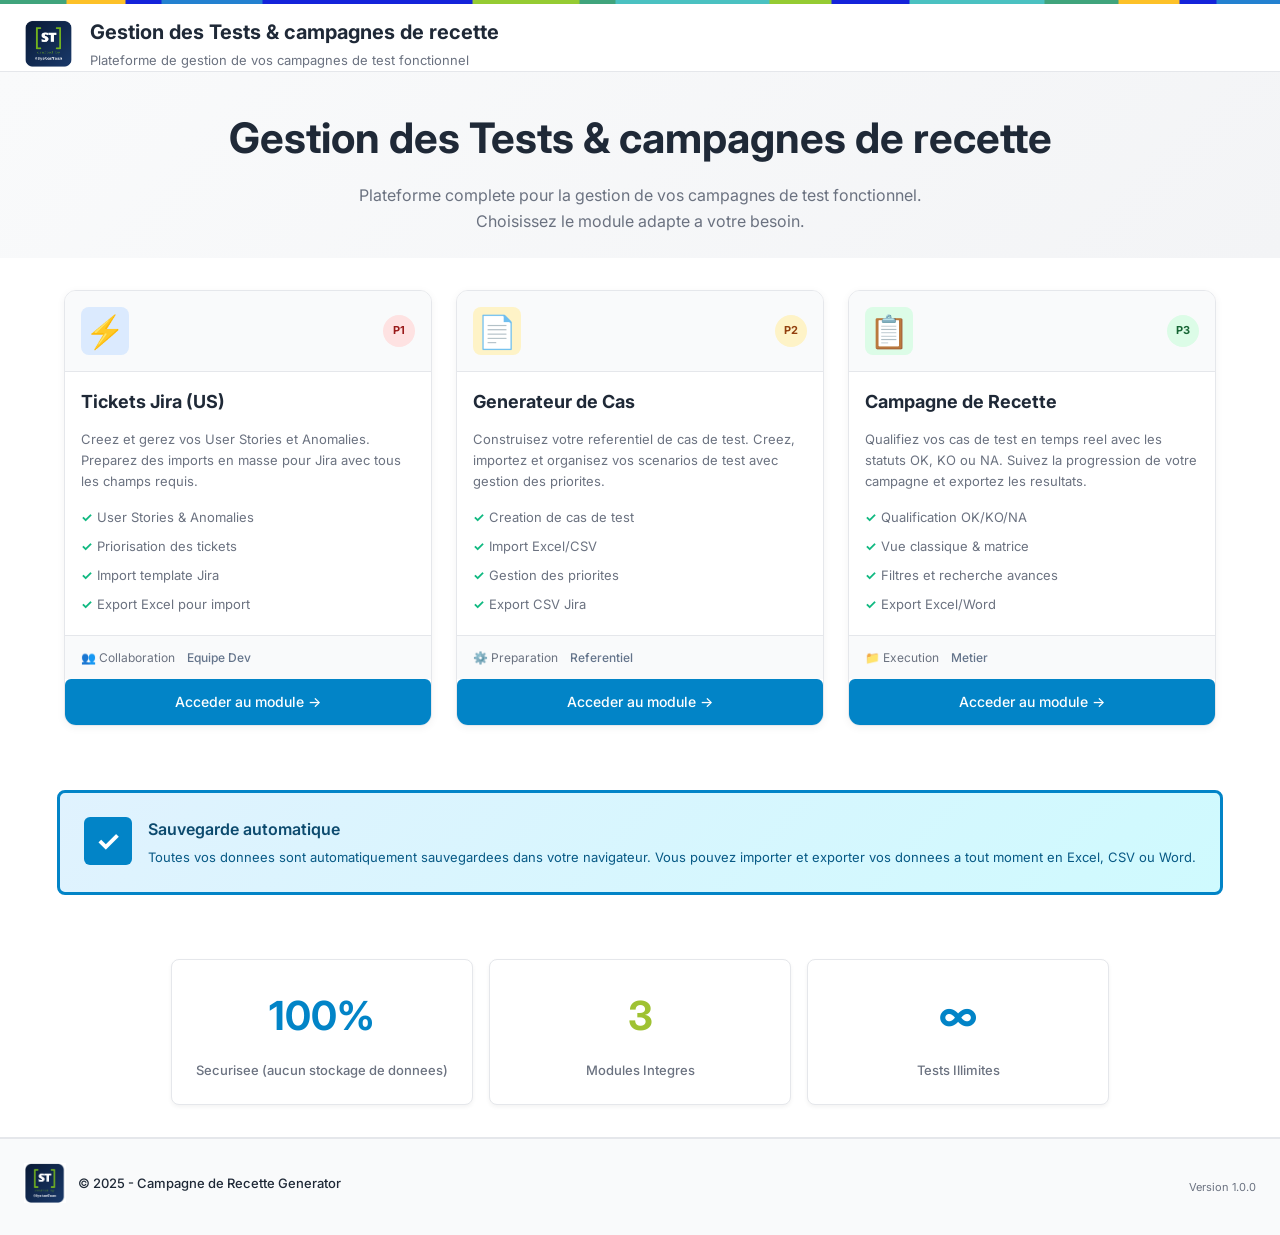
==== commit e0169d61: "modif secu deploiement info" ====
--- a/index.html
+++ b/index.html
@@ -78,7 +78,7 @@
         <span class="footer-category">⚙️ Preparation</span>
         <span class="footer-role">Referentiel</span>
       </div>
-      <a class="module-btn" href="generateur-cahier-recette.html">Acceder au module →</a>
+      <a class="module-btn" href="jira-xray-generator.html">Acceder au module →</a>
     </div>
 
     <!-- P3 : Campagne de Recette -->
@@ -101,7 +101,7 @@
         <span class="footer-category">📁 Execution</span>
         <span class="footer-role">Metier</span>
       </div>
-      <a class="module-btn" href="cahier-recette.html">Acceder au module →</a>
+      <a class="module-btn" href="campagne-recette.html">Acceder au module →</a>
     </div>
 
   </div>
@@ -121,7 +121,7 @@
   <div class="stats-row">
     <div class="stat-box">
       <div class="stat-value">100%</div>
-      <div class="stat-label">Local &amp; Securise</div>
+      <div class="stat-label">Securisee (aucun stockage de donnees)</div>
     </div>
     <div class="stat-box">
       <div class="stat-value">3</div>
--- a/css/styles.css
+++ b/css/styles.css
@@ -409,7 +409,7 @@
   min-width: 200px;
 }
 
-/* Business accordion (generateur-cahier-recette) */
+/* Business accordion (jira-xray-generator) */
 .biz-accordion {
   background: #ffffff;
   border: 1px solid var(--color-border);
@@ -719,6 +719,8 @@
 
 .matrix-table {
   width: 100%;
+  min-width: 1100px;
+  table-layout: fixed;
   border-collapse: collapse;
   background: white;
 }
@@ -739,6 +741,153 @@
 
 .matrix-table tr:hover {
   background: #fafafa;
+}
+
+.matrix-scenario-header,
+.matrix-scenario-cell {
+  width: 340px;
+  min-width: 340px;
+  max-width: 340px;
+  vertical-align: top;
+}
+
+.matrix-role-header,
+.matrix-sub-header-cell {
+  text-align: center;
+  white-space: nowrap;
+}
+
+.matrix-section-row td {
+  background: #f8fafc;
+  font-weight: var(--font-weight-semibold);
+}
+
+.matrix-scenario-title {
+  font-weight: var(--font-weight-semibold);
+  margin-bottom: var(--spacing-sm);
+}
+
+.matrix-scenario-meta {
+  margin-bottom: var(--spacing-sm);
+  line-height: 1.45;
+  font-size: 13px;
+  overflow-wrap: anywhere;
+}
+
+.matrix-shot-list {
+  display: flex;
+  flex-wrap: wrap;
+  gap: var(--spacing-sm);
+  margin-top: var(--spacing-sm);
+}
+
+.matrix-shot-thumb {
+  width: 92px;
+  height: 60px;
+  object-fit: cover;
+  border: 1px solid var(--color-border);
+  border-radius: 6px;
+  background: #fff;
+  cursor: zoom-in;
+}
+
+.matrix-scenario-cell .steps-with-images {
+  gap: var(--spacing-sm);
+  margin: var(--spacing-sm) 0;
+}
+
+.matrix-scenario-cell .step-entry {
+  padding: var(--spacing-sm);
+}
+
+.matrix-scenario-cell .step-number-circle {
+  width: 28px;
+  height: 28px;
+  min-width: 28px;
+  font-size: 13px;
+}
+
+.matrix-scenario-cell .step-title {
+  font-size: 13px;
+}
+
+.matrix-scenario-cell .step-text {
+  font-size: 13px;
+}
+
+.matrix-scenario-cell .step-image-container {
+  justify-content: flex-start;
+}
+
+.matrix-scenario-cell .step-image-thumb {
+  width: 140px;
+  height: 90px;
+  max-width: 140px;
+  max-height: 90px;
+  object-fit: cover;
+  cursor: zoom-in;
+}
+
+.image-preview-modal {
+  width: 96vw;
+  max-width: 96vw;
+  height: 94vh;
+  max-height: 94vh;
+}
+
+.image-preview-body {
+  display: flex;
+  align-items: center;
+  justify-content: center;
+  padding: var(--spacing-lg);
+  background: #0b1220;
+  min-height: calc(94vh - 74px);
+}
+
+.image-preview-img {
+  width: min(92vw, 1700px);
+  max-width: 100%;
+  max-height: calc(94vh - 120px);
+  height: auto;
+  border-radius: 8px;
+  border: 1px solid var(--color-border);
+  object-fit: contain;
+  image-rendering: -webkit-optimize-contrast;
+  image-rendering: crisp-edges;
+}
+
+.matrix-cell,
+.matrix-comment-cell {
+  vertical-align: middle;
+}
+
+.matrix-cell-empty {
+  color: #94a3b8;
+  text-align: center;
+}
+
+.matrix-btns {
+  display: flex;
+  flex-direction: column;
+  gap: var(--spacing-xs);
+  align-items: center;
+}
+
+.matrix-comment {
+  width: 100%;
+  min-width: 110px;
+}
+
+.matrix-scroll-top {
+  display: none;
+  overflow-x: auto;
+  overflow-y: hidden;
+  height: 14px;
+  margin-bottom: var(--spacing-sm);
+}
+
+.matrix-scroll-top-inner {
+  height: 1px;
 }
 
 /* ============================================ */
@@ -1439,6 +1588,38 @@
 .row > .card-header {
   padding: var(--spacing-lg);
   margin: 0;
+  display: flex;
+  justify-content: space-between;
+  align-items: center;
+}
+
+.card-header-meta {
+  display: flex;
+  gap: var(--spacing-md);
+  align-items: center;
+  padding-left: var(--spacing-md);
+}
+
+.card-header-actions {
+  display: flex;
+  gap: var(--spacing-sm);
+  align-items: center;
+  margin-left: auto;
+}
+
+/* Section des groupes de tests par bibliothèque Xray */
+.library-section {
+  margin-top: var(--spacing-2xl);
+  margin-bottom: var(--spacing-lg);
+}
+
+.library-section-title {
+  font-size: 18px;
+  font-weight: var(--font-weight-bold);
+  color: var(--color-primary);
+  padding: var(--spacing-md) 0;
+  border-bottom: 2px solid var(--color-primary-light);
+  margin-bottom: var(--spacing-lg);
 }
 
 .row > .card-section {
@@ -1452,8 +1633,6 @@
 .row > .card-section .card-section-title {
   margin-top: 0;
 }
-
-/* Zone de dépôt pour résultat attendu */
 .expected-media {
   margin-top: var(--spacing-md);
 }
